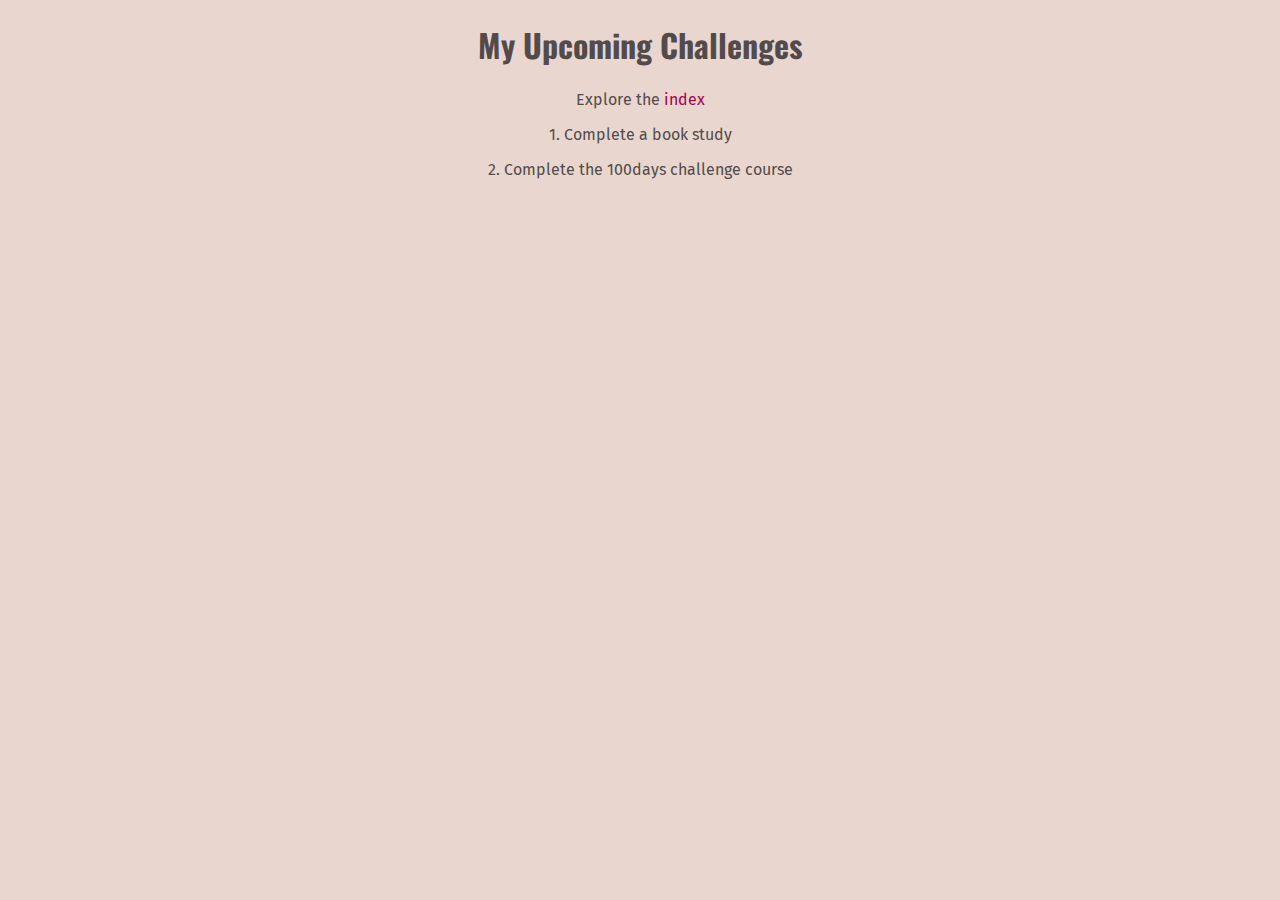
==== full-week.html @ 1cbfb446 "💄 🎨 5일차 - html 및 css 파일 추가 - 공통 css 파일 분리" ====
<!DOCTYPE html>
<html lang="en">
  <head>
    <meta charset="UTF-8" />
    <link rel="preconnect" href="https://fonts.googleapis.com" />
    <link rel="preconnect" href="https://fonts.gstatic.com" crossorigin />
    <link
      href="https://fonts.googleapis.com/css2?family=Fira+Sans:wght@400;700&family=Oswald:wght@700&display=swap"
      rel="stylesheet"
    />
    <link href="./styles/shared.css" rel="stylesheet" />
    <link href="./styles/full-week.css" rel="stylesheet" />

    <title>My Upcoming Challenges</title>
  </head>
  <body>
    <h1>My Upcoming Challenges</h1>
    <p>Explore the <a href="index.html">index</a></p>
    <p>1. Complete a book study</p>
    <p>2. Complete the 100days challenge course</p>
  </body>
</html>
---- styles/shared.css ----
body {
  background-color: rgb(233, 215, 207);
  text-align: center;
  color: rgb(83, 75, 75);
}

h1 {
  font-family: "Oswald", sans-serif;
}

p {
  font-family: "Fira sans", sans-serif;
}

a {
  color: rgb(167, 1, 78);
  text-decoration: none;
}

a:hover {
  text-decoration: underline;
}
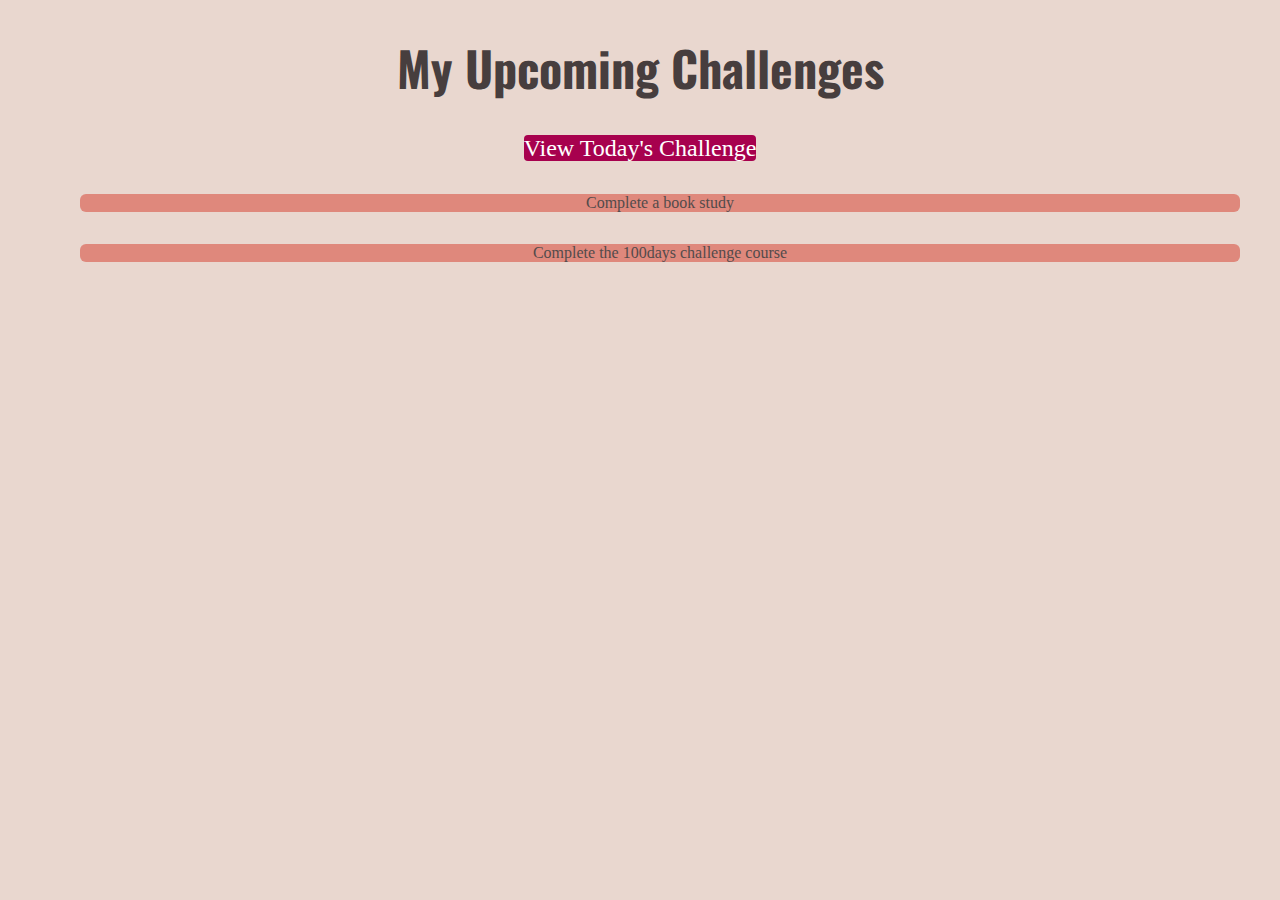
==== commit a5f8a91d: "💄 🎨 6일차 - 리스트 목록 구현 - css 추가 작업" ====
--- a/full-week.html
+++ b/full-week.html
@@ -15,8 +15,10 @@
   </head>
   <body>
     <h1>My Upcoming Challenges</h1>
-    <p>Explore the <a href="index.html">index</a></p>
-    <p>1. Complete a book study</p>
-    <p>2. Complete the 100days challenge course</p>
+    <a href="index.html">View Today's Challenge</a>
+    <ol>
+      <li>Complete a book study</li>
+      <li>Complete the 100days challenge course</li>
+    </ol>
   </body>
 </html>
--- a/styles/full-week.css
+++ b/styles/full-week.css
@@ -0,0 +1,26 @@
+h1 {
+  font-size: 48px;
+  color: rgb(71, 62, 62);
+}
+
+a {
+  background-color: rgb(167, 1, 78);
+  color: white;
+  border-radius: 4px;
+  font-size: 24px;
+}
+
+a:hover {
+  background-color: rgb(180, 12, 90);
+  text-decoration: none;
+}
+
+ol {
+  list-style: none;
+}
+
+li {
+  margin: 32px;
+  background-color: rgb(223, 136, 124);
+  border-radius: 6px;
+}
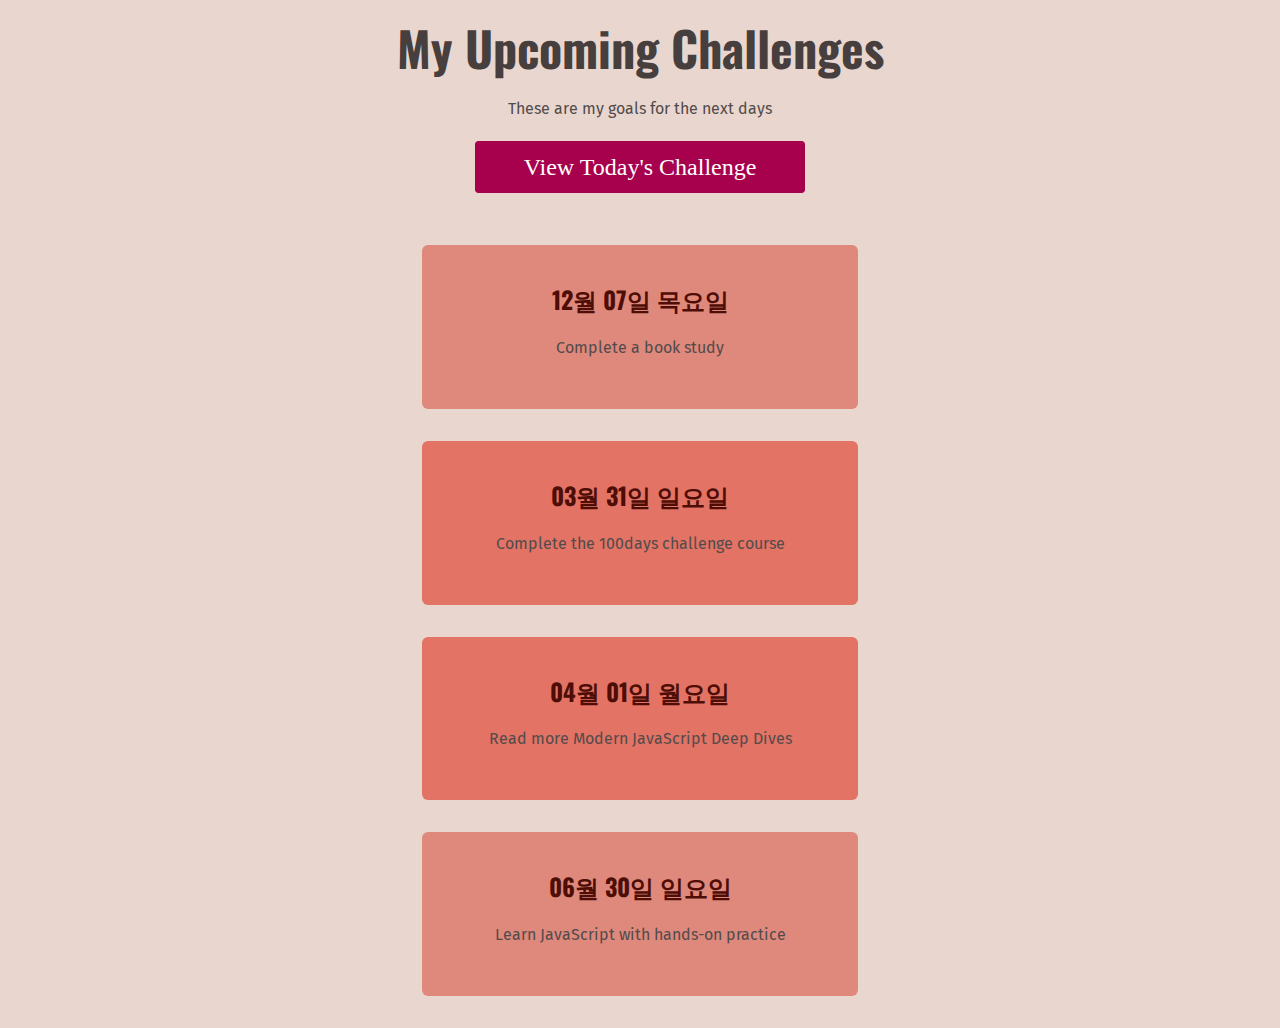
==== commit cea3a643: "💄 🎨 7일차 - 구조 변경 및 추가 - css 변경" ====
--- a/full-week.html
+++ b/full-week.html
@@ -14,11 +14,30 @@
     <title>My Upcoming Challenges</title>
   </head>
   <body>
-    <h1>My Upcoming Challenges</h1>
-    <a href="index.html">View Today's Challenge</a>
-    <ol>
-      <li>Complete a book study</li>
-      <li>Complete the 100days challenge course</li>
-    </ol>
+    <header>
+      <h1>My Upcoming Challenges</h1>
+      <p id="description">These are my goals for the next days</p>
+      <a href="index.html">View Today's Challenge</a>
+    </header>
+    <main>
+      <ol>
+        <li>
+          <h2>12월 07일 목요일</h2>
+          <p>Complete a book study</p>
+        </li>
+        <li class="hightlight-goal">
+          <h2>03월 31일 일요일</h2>
+          <p>Complete the 100days challenge course</p>
+        </li>
+        <li class="hightlight-goal">
+          <h2>04월 01일 월요일</h2>
+          <p>Read more Modern JavaScript Deep Dives</p>
+        </li>
+        <li>
+          <h2>06월 30일 일요일</h2>
+          <p>Learn JavaScript with hands-on practice</p>
+        </li>
+      </ol>
+    </main>
   </body>
 </html>
--- a/styles/shared.css
+++ b/styles/shared.css
@@ -10,6 +10,7 @@
 
 p {
   font-family: "Fira sans", sans-serif;
+  margin-bottom: 36px;
 }
 
 a {
--- a/styles/full-week.css
+++ b/styles/full-week.css
@@ -1,11 +1,26 @@
+header {
+  margin-bottom: 64px;
+}
+
 h1 {
   font-size: 48px;
   color: rgb(71, 62, 62);
+  margin: 12px 0;
 }
 
+#description {
+  margin-bottom: 36px;
+}
+
+/* header p {
+  margin-bottom: 36px;
+} */
+
 a {
+  padding: 12px 48px;
   background-color: rgb(167, 1, 78);
   color: white;
+  border: 1px solid rgb(167, 1, 78);
   border-radius: 4px;
   font-size: 24px;
 }
@@ -17,10 +32,28 @@
 
 ol {
   list-style: none;
+  width: 500px;
+  margin: 36px auto 0 auto;
+  padding: 0;
 }
 
 li {
+  padding: 16px;
   margin: 32px;
   background-color: rgb(223, 136, 124);
   border-radius: 6px;
 }
+
+h2 {
+  color: rgb(78, 13, 5);
+  font-family: "Oswald", sans-serif;
+}
+
+/* main p {
+  margin: 12px;
+  color: rgb(71, 29, 22);
+} */
+
+.hightlight-goal {
+  background-color: rgb(226, 115, 101);
+}
